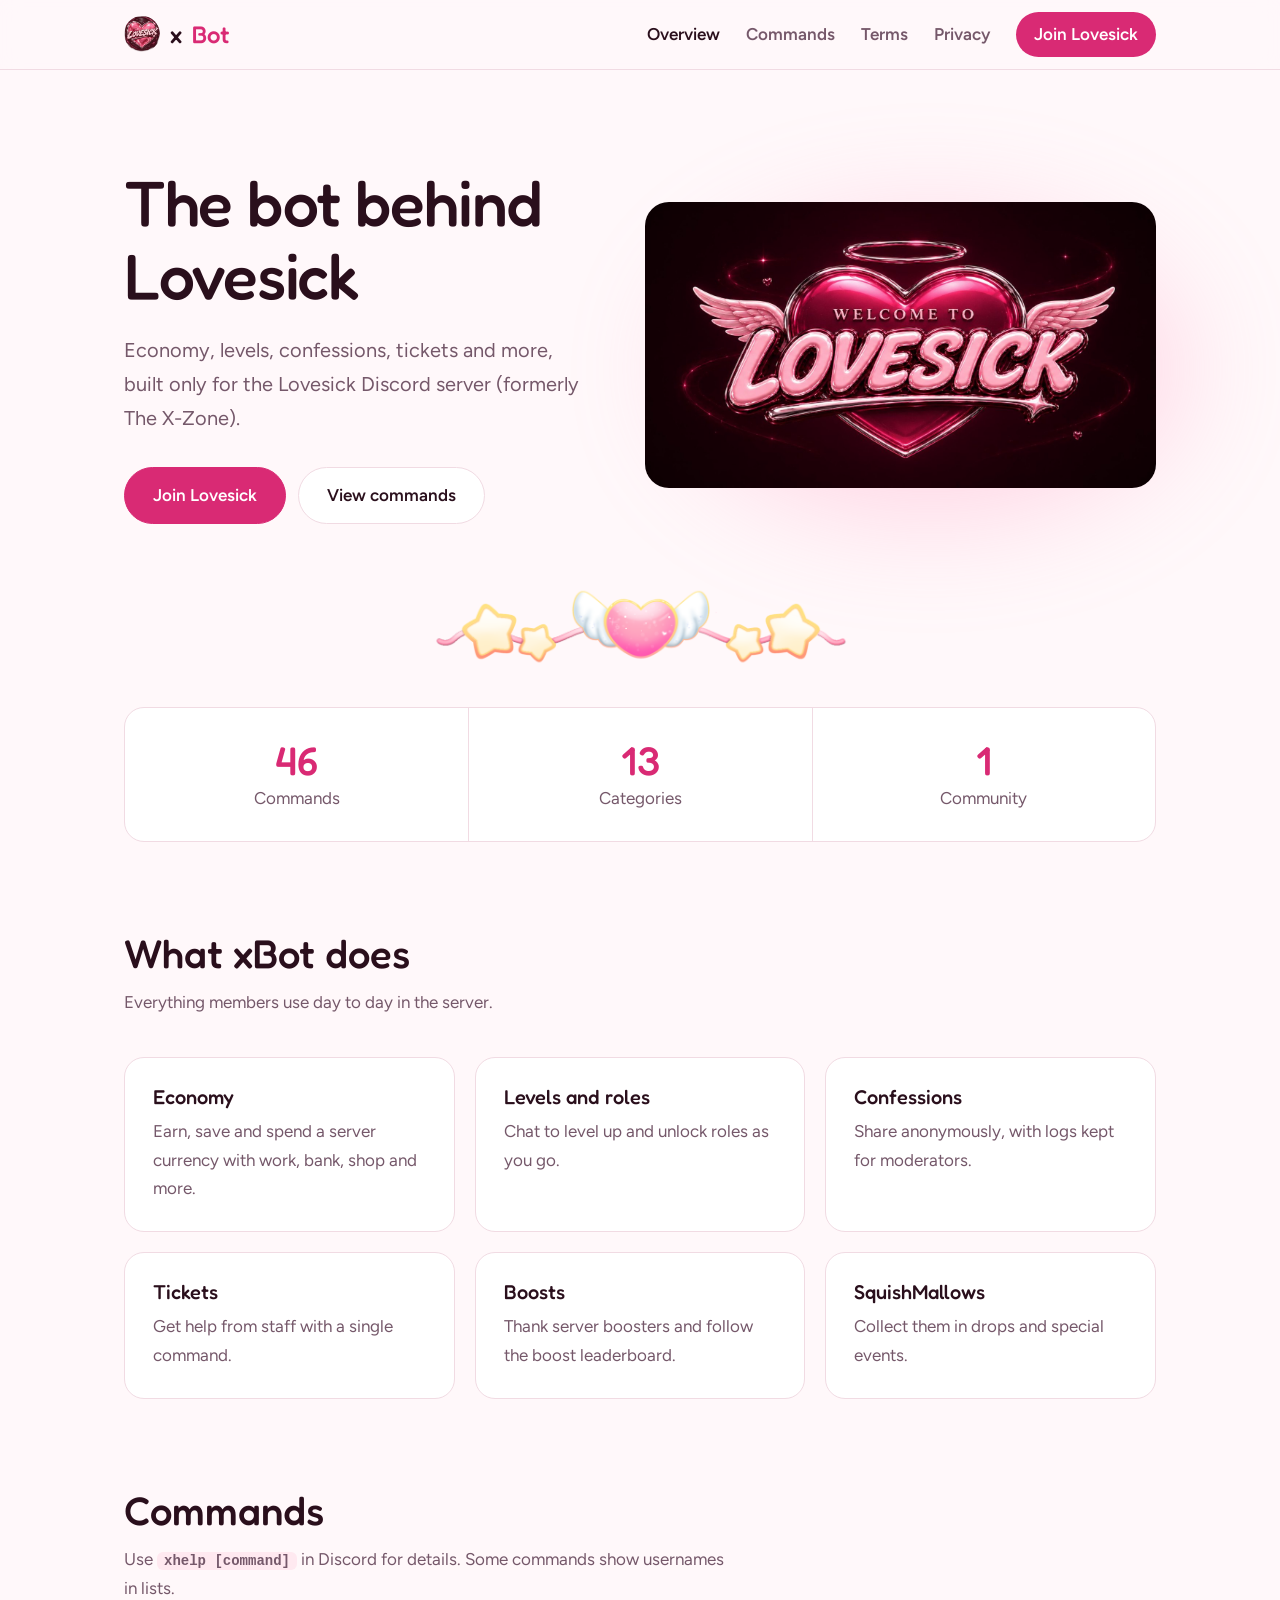
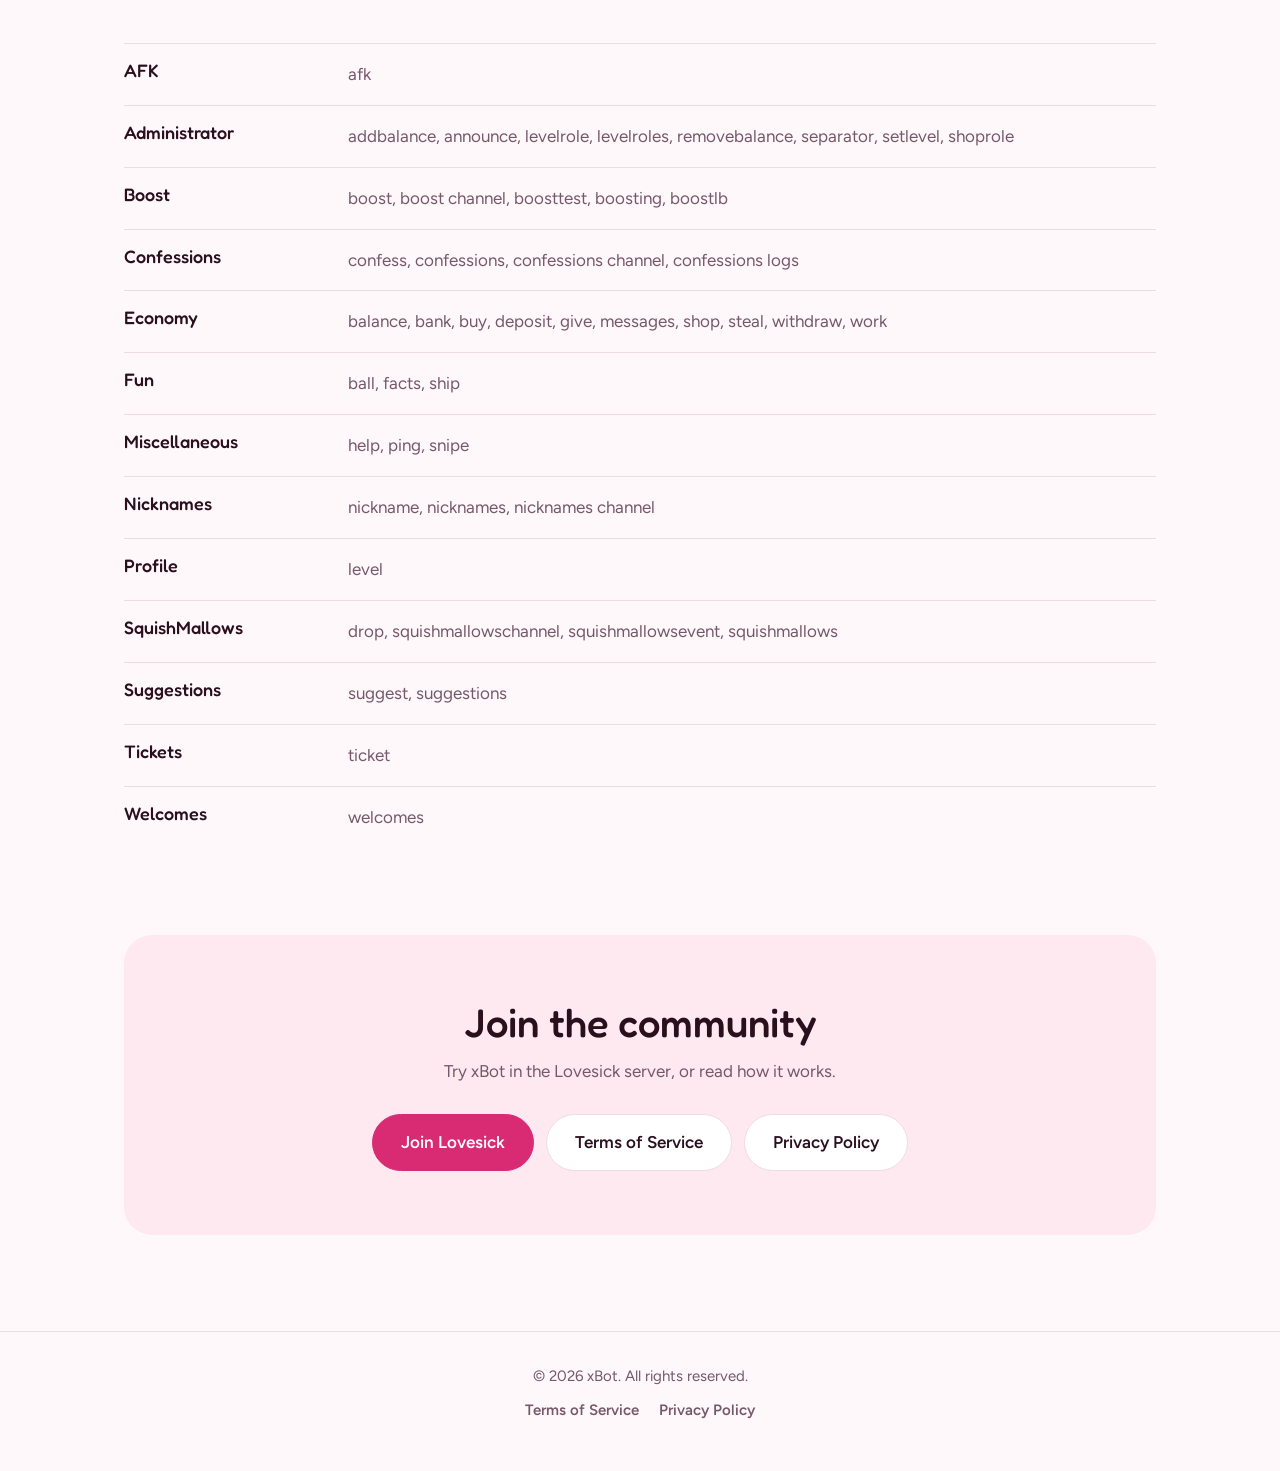
==== index.html @ 18b45764 "Add files via upload" ====
<!DOCTYPE html>
<html lang="en-AU">
<head>
<meta charset="utf-8">
<meta name="viewport" content="width=device-width, initial-scale=1">
<title>xBot – The custom bot for Lovesick</title>
<meta name="description" content="xBot is the custom Discord bot built only for the Lovesick server (formerly The X-Zone).">
<link rel="icon" href="assets/logo.png">
<link rel="preconnect" href="https://fonts.googleapis.com"><link rel="preconnect" href="https://fonts.gstatic.com" crossorigin>
<link rel="stylesheet" href="https://fonts.googleapis.com/css2?family=Fredoka:wght@500&family=Figtree:wght@400;600&display=swap">
<link rel="stylesheet" href="css/style.css">
</head>
<body>
<header><div class="wrap">
<a class="logo" href="index.html"><img src="assets/logo.png" alt="">x<span>Bot</span></a>
<nav aria-label="Main"><a href="index.html" aria-current="page">Overview</a><a href="index.html#commands">Commands</a><a href="terms.html">Terms</a><a href="privacy.html">Privacy</a><a class="join" href="https://discord.gg/lvsick" rel="noopener">Join Lovesick</a></nav>
</div></header>
<main>
<div class="wrap">
<div class="hero">
<div>
<h1>The bot behind Lovesick</h1>
<p>Economy, levels, confessions, tickets and more, built only for the Lovesick Discord server (formerly The X-Zone).</p>
<div class="btns"><a class="btn p" href="https://discord.gg/lvsick" rel="noopener">Join Lovesick</a><a class="btn" href="#commands">View commands</a></div>
</div>
<div class="shot"><img src="assets/banner.jpg" alt="Welcome to Lovesick" width="1400" height="785"></div>
</div>
<img class="sep" src="assets/divider.png" alt="" role="presentation">
<div class="stats"><div><b>46</b><span>Commands</span></div><div><b>13</b><span>Categories</span></div><div><b>1</b><span>Community</span></div></div>
</div>
<section><div class="wrap"><h2>What xBot does</h2><p class="sub">Everything members use day to day in the server.</p><div class="cards"><div class="card"><h3>Economy</h3><p>Earn, save and spend a server currency with work, bank, shop and more.</p></div><div class="card"><h3>Levels and roles</h3><p>Chat to level up and unlock roles as you go.</p></div><div class="card"><h3>Confessions</h3><p>Share anonymously, with logs kept for moderators.</p></div><div class="card"><h3>Tickets</h3><p>Get help from staff with a single command.</p></div><div class="card"><h3>Boosts</h3><p>Thank server boosters and follow the boost leaderboard.</p></div><div class="card"><h3>SquishMallows</h3><p>Collect them in drops and special events.</p></div></div></div></section>
<section id="commands"><div class="wrap"><h2>Commands</h2><p class="sub">Use <code>xhelp [command]</code> in Discord for details. Some commands show usernames in lists.</p><div class="row"><h3>AFK</h3><p>afk</p></div><div class="row"><h3>Administrator</h3><p>addbalance, announce, levelrole, levelroles, removebalance, separator, setlevel, shoprole</p></div><div class="row"><h3>Boost</h3><p>boost, boost channel, boosttest, boosting, boostlb</p></div><div class="row"><h3>Confessions</h3><p>confess, confessions, confessions channel, confessions logs</p></div><div class="row"><h3>Economy</h3><p>balance, bank, buy, deposit, give, messages, shop, steal, withdraw, work</p></div><div class="row"><h3>Fun</h3><p>ball, facts, ship</p></div><div class="row"><h3>Miscellaneous</h3><p>help, ping, snipe</p></div><div class="row"><h3>Nicknames</h3><p>nickname, nicknames, nicknames channel</p></div><div class="row"><h3>Profile</h3><p>level</p></div><div class="row"><h3>SquishMallows</h3><p>drop, squishmallowschannel, squishmallowsevent, squishmallows</p></div><div class="row"><h3>Suggestions</h3><p>suggest, suggestions</p></div><div class="row"><h3>Tickets</h3><p>ticket</p></div><div class="row"><h3>Welcomes</h3><p>welcomes</p></div></div></section>
<div class="wrap"><div class="cta"><h2>Join the community</h2><p class="sub">Try xBot in the Lovesick server, or read how it works.</p><div class="btns"><a class="btn p" href="https://discord.gg/lvsick" rel="noopener">Join Lovesick</a><a class="btn" href="terms.html">Terms of Service</a><a class="btn" href="privacy.html">Privacy Policy</a></div></div></div>
</main>
<footer><div class="wrap"><p>© 2026 xBot. All rights reserved.</p><nav aria-label="Legal"><a href="terms.html">Terms of Service</a><a href="privacy.html">Privacy Policy</a></nav></div></footer>
</body>
</html>
---- css/style.css ----
*{box-sizing:border-box}
:root{--bg:#fff8fa;--surface:#fff;--ink:#2a0f1c;--mute:#75586a;--line:#f1dbe3;--accent:#d92a74;--accent-ink:#fff;--soft:#ffe9f0;--glow:#ff8fb8}
@media (prefers-color-scheme:dark){:root{--bg:#150a10;--surface:#1f1119;--ink:#fbeef3;--mute:#b79aa9;--line:#35202b;--accent:#ff6fa3;--accent-ink:#2a0a17;--soft:#2a1521;--glow:#ff3d8a}}
html{scroll-behavior:smooth;scroll-padding-top:96px}
body{margin:0;background:var(--bg);color:var(--ink);font:400 17px/1.7 Figtree,system-ui,sans-serif}
h1,h2,h3{font-family:Fredoka,"Trebuchet MS",sans-serif;font-weight:500;line-height:1.15;margin:0}
a{color:var(--accent)}
:focus-visible{outline:3px solid var(--accent);outline-offset:3px}
.wrap{max-width:1080px;margin:auto;padding:0 24px}
header{position:sticky;top:0;z-index:5;background:color-mix(in srgb,var(--bg) 88%,transparent);backdrop-filter:blur(10px);border-bottom:1px solid var(--line)}
header .wrap{display:flex;align-items:center;gap:28px;padding-top:12px;padding-bottom:12px}
.logo{display:flex;align-items:center;gap:10px;font:500 24px Fredoka,sans-serif;color:var(--ink);text-decoration:none;margin-right:auto}
.logo img{width:36px;height:36px;border-radius:50%}
.logo span{color:var(--accent)}
header nav,footer nav{display:flex;gap:26px;align-items:center}
header nav a,footer nav a{color:var(--mute);text-decoration:none;font-weight:600}
header nav a:hover,header nav a[aria-current],footer nav a:hover{color:var(--ink)}
header nav a.join,.btn.p{background:var(--accent);color:var(--accent-ink)}
header nav a.join{padding:8px 18px;border-radius:999px}
.btns{display:flex;gap:12px;flex-wrap:wrap}
.btn{display:inline-block;padding:13px 28px;border-radius:999px;font-weight:600;text-decoration:none;border:1px solid var(--line);color:var(--ink);background:var(--surface)}
.btn.p{border-color:var(--accent)}
.hero{display:grid;grid-template-columns:1fr 1.1fr;gap:56px;align-items:center;padding:96px 0 64px}
.hero h1{font-size:clamp(40px,6vw,64px);letter-spacing:-.02em}
.hero p{font-size:20px;color:var(--mute);max-width:40ch;margin:20px 0 32px}
.shot{position:relative}
.shot::before{content:"";position:absolute;inset:8% -4% -8% 8%;background:var(--glow);opacity:.35;filter:blur(60px);border-radius:50%}
.shot img{position:relative;width:100%;height:auto;display:block;border-radius:24px}
.sep{display:block;margin:0 auto;width:min(420px,70%);height:auto}
.stats{display:grid;grid-template-columns:repeat(3,1fr);margin:40px 0 0;border:1px solid var(--line);border-radius:20px;background:var(--surface);text-align:center}
.stats div{padding:28px 12px}.stats div+div{border-left:1px solid var(--line)}
.stats b{display:block;font:500 40px Fredoka,sans-serif;color:var(--accent)}
.stats span{color:var(--mute)}
section{padding:88px 0 0}
section>.wrap>h2,.cta h2{font-size:clamp(28px,4vw,40px);margin-bottom:12px}
.sub{color:var(--mute);margin:0 0 40px;max-width:56ch}
.cards{display:grid;grid-template-columns:repeat(3,1fr);gap:20px}
.card{padding:28px;border:1px solid var(--line);border-radius:20px;background:var(--surface)}
.card h3{font-size:20px;margin-bottom:8px}.card p{margin:0;color:var(--mute)}
.row{display:grid;grid-template-columns:200px 1fr;gap:24px;padding:16px 0;border-top:1px solid var(--line)}
.row h3{font-size:18px}.row p{margin:0;color:var(--mute)}
.cta{text-align:center;background:var(--soft);border-radius:28px;padding:64px 24px;margin-top:88px}
.cta .sub{margin:0 auto 28px}.cta .btns{justify-content:center}
code{font:600 14px ui-monospace,Menlo,Consolas,monospace;background:var(--soft);padding:1px 7px;border-radius:6px}
.legal{display:grid;grid-template-columns:230px minmax(0,1fr);gap:64px;padding:72px 0 0;align-items:start}
.toc{position:sticky;top:96px}
.toc h2{font-size:15px;color:var(--mute);margin-bottom:12px}
.toc ol{list-style:none;margin:0;padding:0;display:grid;gap:2px}
.toc a{display:block;padding:5px 12px;border-left:2px solid var(--line);color:var(--mute);text-decoration:none;font-size:15px}
.toc a:hover{color:var(--accent);border-color:var(--accent)}
.legal article{max-width:720px}
.legal h1{font-size:clamp(34px,5vw,48px);margin-bottom:8px}
.legal .sub{margin-bottom:40px}
.legal h3{font-size:22px;margin:44px 0 10px}
.legal ul{padding-left:22px}.legal li{margin:6px 0}
.note{border-left:3px solid var(--accent);padding:4px 0 4px 18px;color:var(--mute);margin:0 0 8px}
.scroll{overflow-x:auto;margin:16px 0}
table{border-collapse:collapse;width:100%;min-width:520px;font-size:15.5px}
th,td{text-align:left;vertical-align:top;padding:12px 14px 12px 0;border-bottom:1px solid var(--line)}
th{font-weight:600;color:var(--mute)}
.contact{margin-top:64px;padding:28px;border-radius:20px;background:var(--soft)}
.contact h3{margin:0 0 8px;font-size:20px}.contact p{margin:0;color:var(--mute)}
footer{margin-top:96px;border-top:1px solid var(--line);padding:32px 0 48px;text-align:center;color:var(--mute);font-size:15px}
footer p{margin:0 0 8px}footer nav{justify-content:center;gap:20px}
@media (max-width:860px){.hero{grid-template-columns:1fr;padding-top:48px;gap:40px}.cards{grid-template-columns:1fr}.row{grid-template-columns:1fr;gap:4px}.legal{grid-template-columns:1fr;padding-top:40px}.toc{display:none}header .wrap{flex-wrap:wrap;gap:12px}header nav{gap:16px;flex-wrap:wrap}.stats b{font-size:30px}}
@media (prefers-reduced-motion:reduce){html{scroll-behavior:auto}}
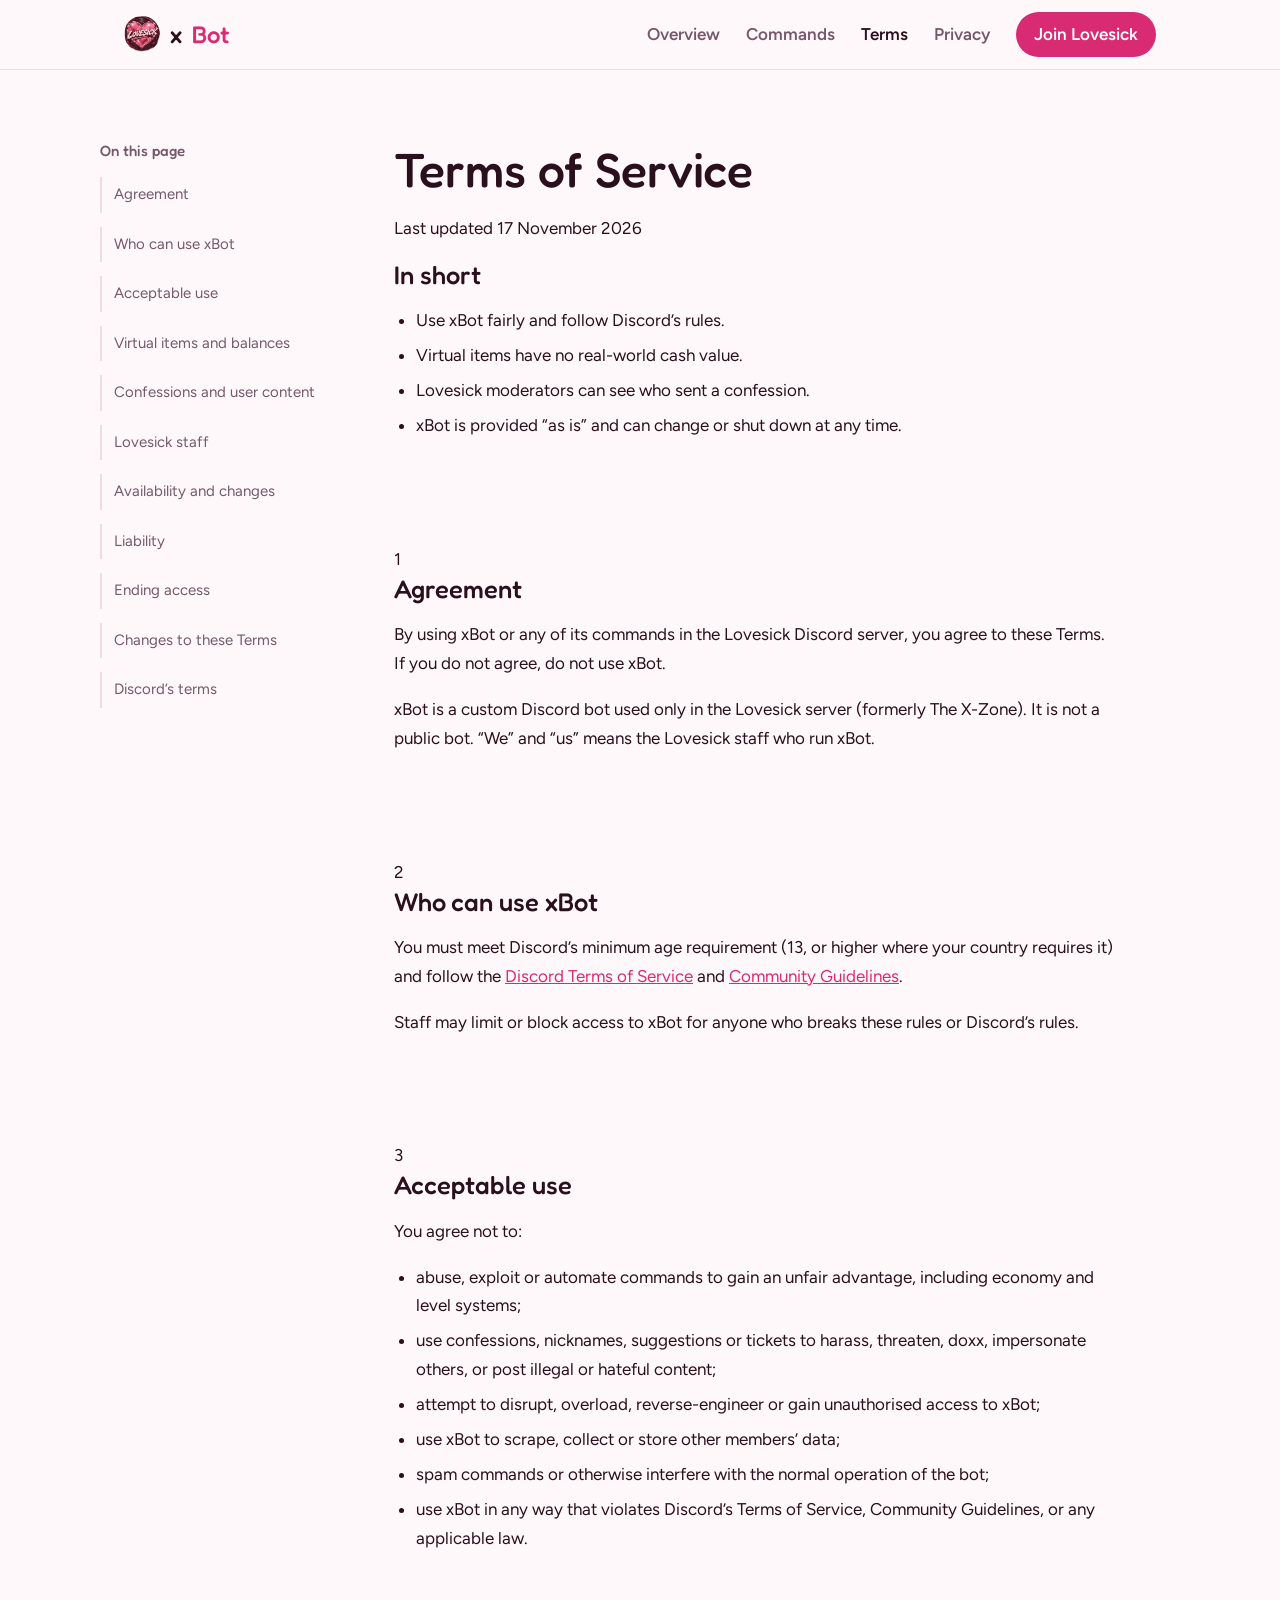
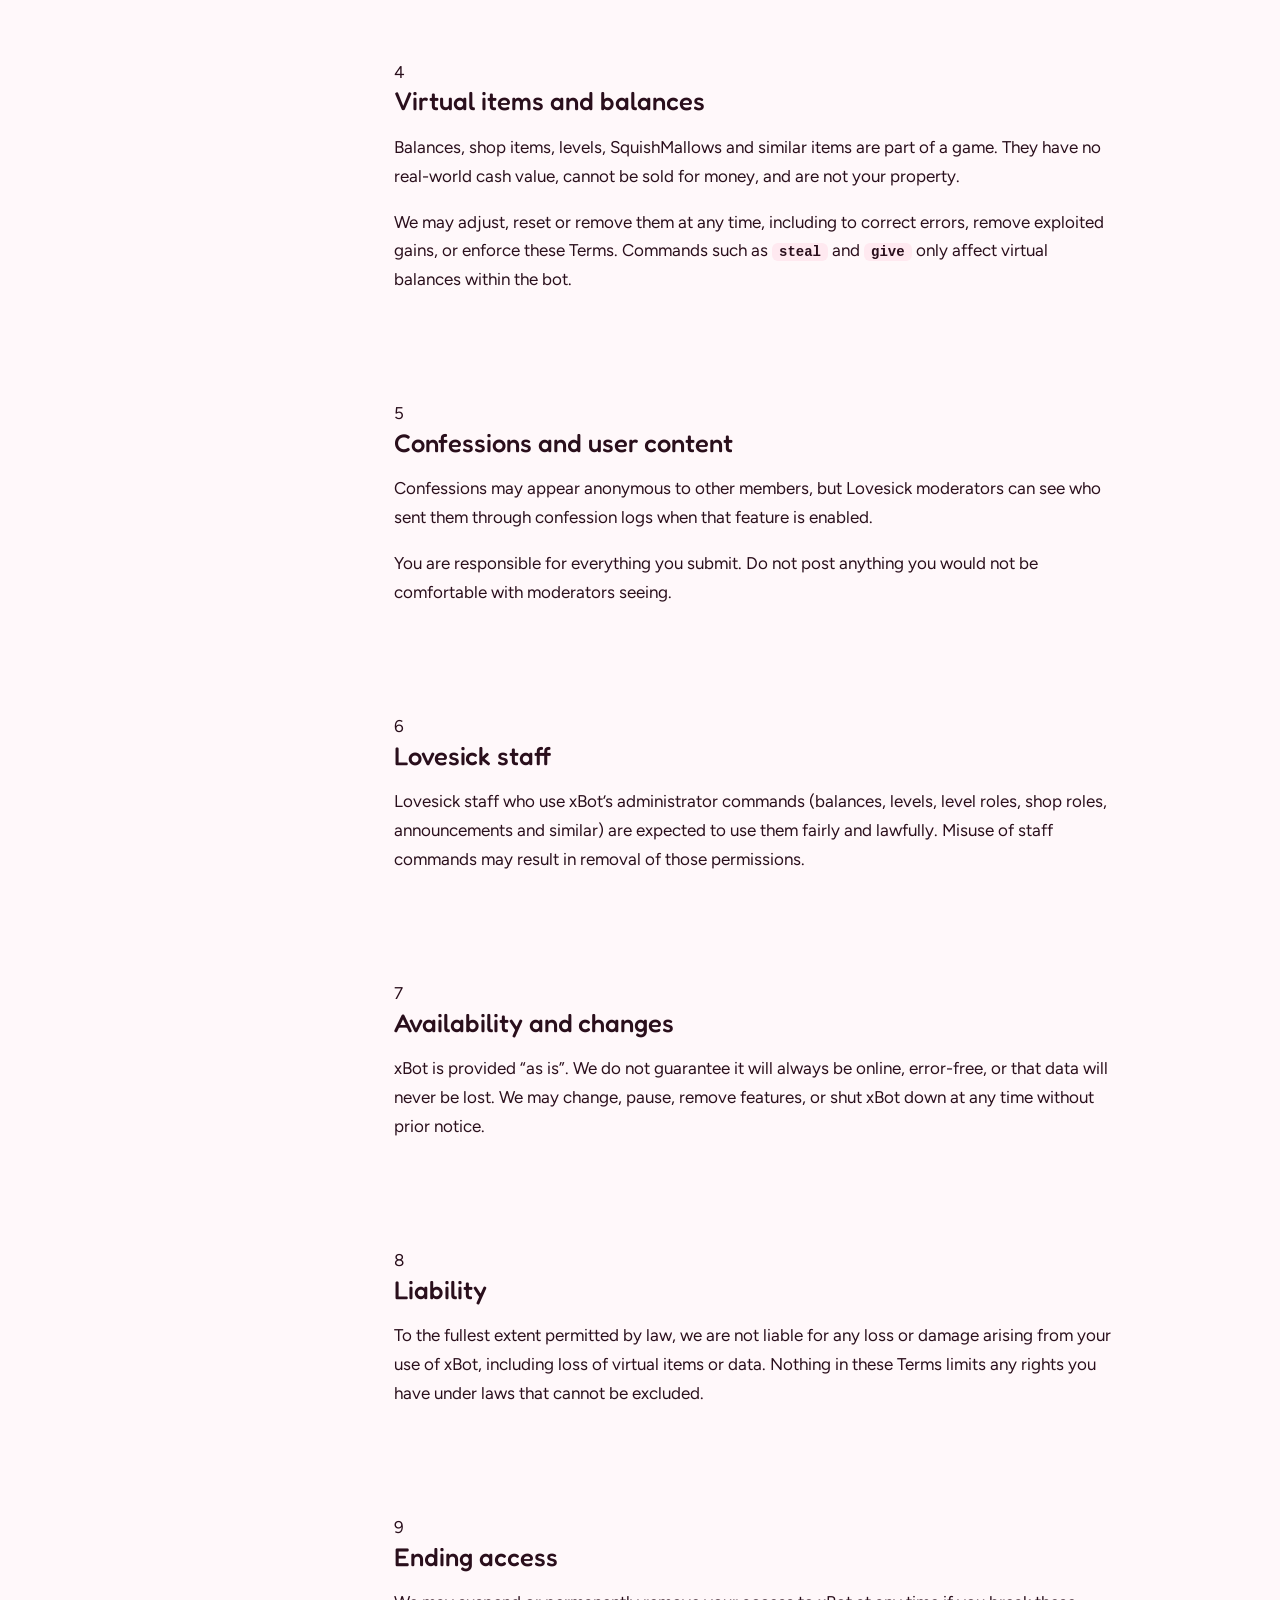
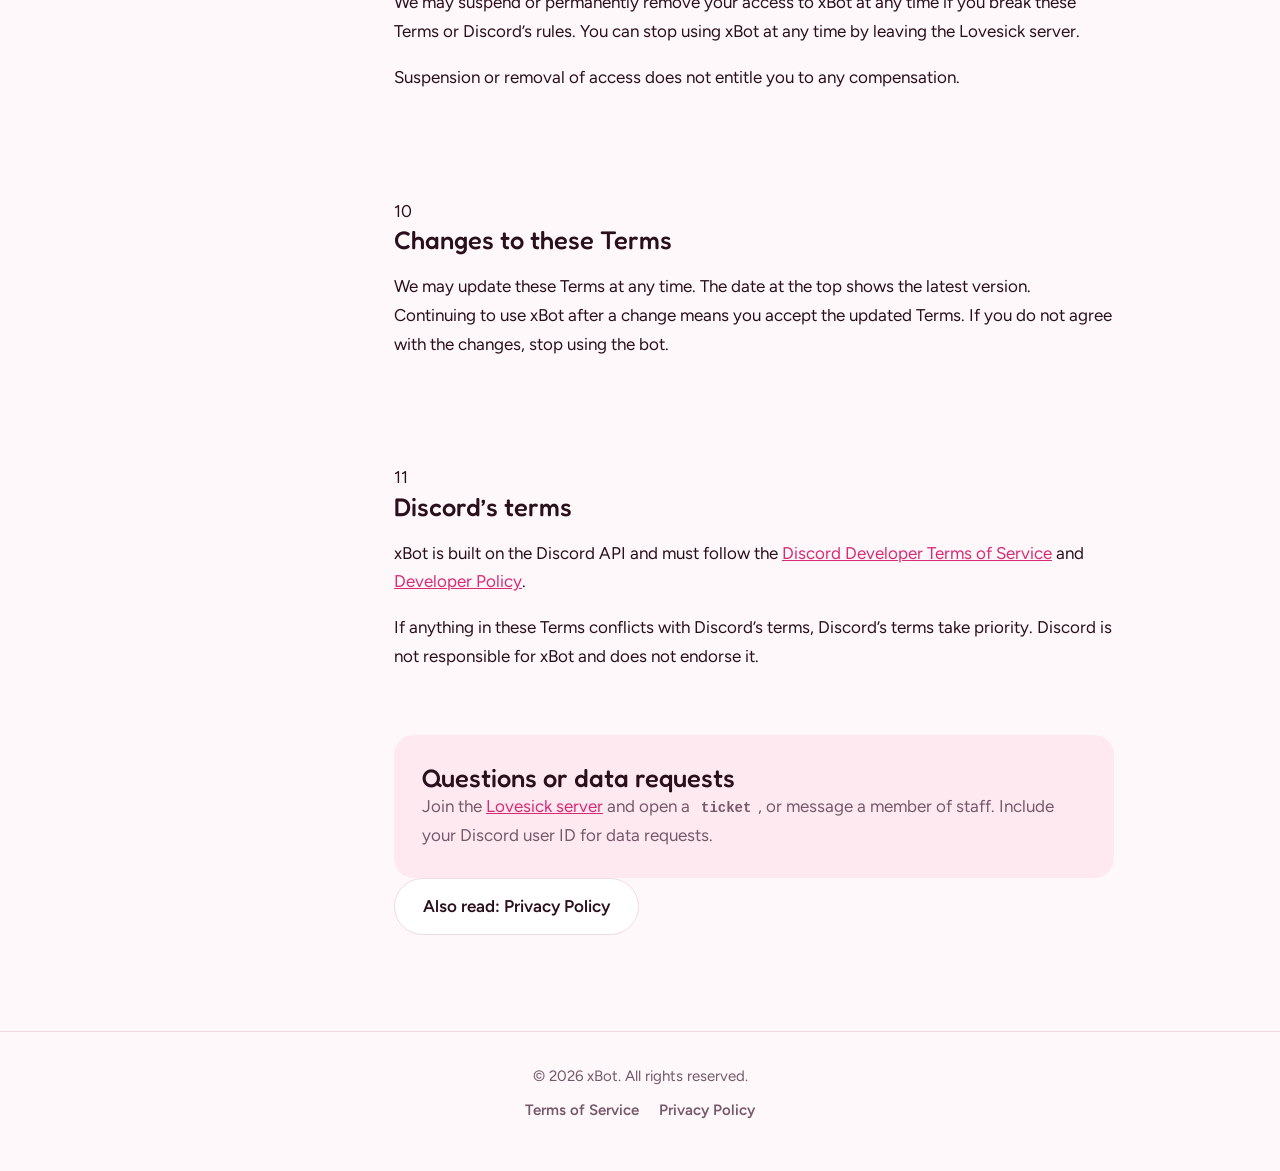
==== commit 54a2ec4b: "Modify title and description for Terms of Service Updated the title and description for the Terms of" ====
--- a/index.html
+++ b/index.html
@@ -3,8 +3,8 @@
 <head>
 <meta charset="utf-8">
 <meta name="viewport" content="width=device-width, initial-scale=1">
-<title>xBot – The custom bot for Lovesick</title>
-<meta name="description" content="xBot is the custom Discord bot built only for the Lovesick server (formerly The X-Zone).">
+<title>xBot – Terms of Service</title>
+<meta name="description" content="xBot Terms of Service for the Lovesick Discord server.">
 <link rel="icon" href="assets/logo.png">
 <link rel="preconnect" href="https://fonts.googleapis.com"><link rel="preconnect" href="https://fonts.gstatic.com" crossorigin>
 <link rel="stylesheet" href="https://fonts.googleapis.com/css2?family=Fredoka:wght@500&family=Figtree:wght@400;600&display=swap">
@@ -13,25 +13,10 @@
 <body>
 <header><div class="wrap">
 <a class="logo" href="index.html"><img src="assets/logo.png" alt="">x<span>Bot</span></a>
-<nav aria-label="Main"><a href="index.html" aria-current="page">Overview</a><a href="index.html#commands">Commands</a><a href="terms.html">Terms</a><a href="privacy.html">Privacy</a><a class="join" href="https://discord.gg/lvsick" rel="noopener">Join Lovesick</a></nav>
+<nav aria-label="Main"><a href="index.html">Overview</a><a href="index.html#commands">Commands</a><a href="terms.html" aria-current="page">Terms</a><a href="privacy.html">Privacy</a><a class="join" href="https://discord.gg/lvsick" rel="noopener">Join Lovesick</a></nav>
 </div></header>
-<main>
-<div class="wrap">
-<div class="hero">
-<div>
-<h1>The bot behind Lovesick</h1>
-<p>Economy, levels, confessions, tickets and more, built only for the Lovesick Discord server (formerly The X-Zone).</p>
-<div class="btns"><a class="btn p" href="https://discord.gg/lvsick" rel="noopener">Join Lovesick</a><a class="btn" href="#commands">View commands</a></div>
-</div>
-<div class="shot"><img src="assets/banner.jpg" alt="Welcome to Lovesick" width="1400" height="785"></div>
-</div>
-<img class="sep" src="assets/divider.png" alt="" role="presentation">
-<div class="stats"><div><b>46</b><span>Commands</span></div><div><b>13</b><span>Categories</span></div><div><b>1</b><span>Community</span></div></div>
-</div>
-<section><div class="wrap"><h2>What xBot does</h2><p class="sub">Everything members use day to day in the server.</p><div class="cards"><div class="card"><h3>Economy</h3><p>Earn, save and spend a server currency with work, bank, shop and more.</p></div><div class="card"><h3>Levels and roles</h3><p>Chat to level up and unlock roles as you go.</p></div><div class="card"><h3>Confessions</h3><p>Share anonymously, with logs kept for moderators.</p></div><div class="card"><h3>Tickets</h3><p>Get help from staff with a single command.</p></div><div class="card"><h3>Boosts</h3><p>Thank server boosters and follow the boost leaderboard.</p></div><div class="card"><h3>SquishMallows</h3><p>Collect them in drops and special events.</p></div></div></div></section>
-<section id="commands"><div class="wrap"><h2>Commands</h2><p class="sub">Use <code>xhelp [command]</code> in Discord for details. Some commands show usernames in lists.</p><div class="row"><h3>AFK</h3><p>afk</p></div><div class="row"><h3>Administrator</h3><p>addbalance, announce, levelrole, levelroles, removebalance, separator, setlevel, shoprole</p></div><div class="row"><h3>Boost</h3><p>boost, boost channel, boosttest, boosting, boostlb</p></div><div class="row"><h3>Confessions</h3><p>confess, confessions, confessions channel, confessions logs</p></div><div class="row"><h3>Economy</h3><p>balance, bank, buy, deposit, give, messages, shop, steal, withdraw, work</p></div><div class="row"><h3>Fun</h3><p>ball, facts, ship</p></div><div class="row"><h3>Miscellaneous</h3><p>help, ping, snipe</p></div><div class="row"><h3>Nicknames</h3><p>nickname, nicknames, nicknames channel</p></div><div class="row"><h3>Profile</h3><p>level</p></div><div class="row"><h3>SquishMallows</h3><p>drop, squishmallowschannel, squishmallowsevent, squishmallows</p></div><div class="row"><h3>Suggestions</h3><p>suggest, suggestions</p></div><div class="row"><h3>Tickets</h3><p>ticket</p></div><div class="row"><h3>Welcomes</h3><p>welcomes</p></div></div></section>
-<div class="wrap"><div class="cta"><h2>Join the community</h2><p class="sub">Try xBot in the Lovesick server, or read how it works.</p><div class="btns"><a class="btn p" href="https://discord.gg/lvsick" rel="noopener">Join Lovesick</a><a class="btn" href="terms.html">Terms of Service</a><a class="btn" href="privacy.html">Privacy Policy</a></div></div></div>
-</main>
+<main><div class="wrap legal"><nav class="toc" aria-label="On this page"><h2>On this page</h2><ol><li><a href="#s1">Agreement</a></li><li><a href="#s2">Who can use xBot</a></li><li><a href="#s3">Acceptable use</a></li><li><a href="#s4">Virtual items and balances</a></li><li><a href="#s5">Confessions and user content</a></li><li><a href="#s6">Lovesick staff</a></li><li><a href="#s7">Availability and changes</a></li><li><a href="#s8">Liability</a></li><li><a href="#s9">Ending access</a></li><li><a href="#s10">Changes to these Terms</a></li><li><a href="#s11">Discord’s terms</a></li></ol></nav><article><div class="doc-head"><h1>Terms of Service</h1><p class="meta">Last updated 17 November 2026</p><div class="glance"><h2>In short</h2><ul><li>Use xBot fairly and follow Discord’s rules.</li><li>Virtual items have no real-world cash value.</li><li>Lovesick moderators can see who sent a confession.</li><li>xBot is provided “as is” and can change or shut down at any time.</li></ul></div></div><section class="sec" id="s1"><div class="num">1</div><div><h2>Agreement</h2><p>By using xBot or any of its commands in the Lovesick Discord server, you agree to these Terms. If you do not agree, do not use xBot.</p><p>xBot is a custom Discord bot used only in the Lovesick server (formerly The X-Zone). It is not a public bot. “We” and “us” means the Lovesick staff who run xBot.</p></div></section><section class="sec" id="s2"><div class="num">2</div><div><h2>Who can use xBot</h2><p>You must meet Discord’s minimum age requirement (13, or higher where your country requires it) and follow the <a href="https://discord.com/terms" rel="noopener">Discord Terms of Service</a> and <a href="https://discord.com/guidelines" rel="noopener">Community Guidelines</a>.</p><p>Staff may limit or block access to xBot for anyone who breaks these rules or Discord’s rules.</p></div></section><section class="sec" id="s3"><div class="num">3</div><div><h2>Acceptable use</h2><p>You agree not to:</p><ul><li>abuse, exploit or automate commands to gain an unfair advantage, including economy and level systems;</li><li>use confessions, nicknames, suggestions or tickets to harass, threaten, doxx, impersonate others, or post illegal or hateful content;</li><li>attempt to disrupt, overload, reverse-engineer or gain unauthorised access to xBot;</li><li>use xBot to scrape, collect or store other members’ data;</li><li>spam commands or otherwise interfere with the normal operation of the bot;</li><li>use xBot in any way that violates Discord’s Terms of Service, Community Guidelines, or any applicable law.</li></ul></div></section><section class="sec" id="s4"><div class="num">4</div><div><h2>Virtual items and balances</h2><p>Balances, shop items, levels, SquishMallows and similar items are part of a game. They have no real-world cash value, cannot be sold for money, and are not your property.</p><p>We may adjust, reset or remove them at any time, including to correct errors, remove exploited gains, or enforce these Terms. Commands such as <code>steal</code> and <code>give</code> only affect virtual balances within the bot.</p></div></section><section class="sec" id="s5"><div class="num">5</div><div><h2>Confessions and user content</h2><p>Confessions may appear anonymous to other members, but Lovesick moderators can see who sent them through confession logs when that feature is enabled.</p><p>You are responsible for everything you submit. Do not post anything you would not be comfortable with moderators seeing.</p></div></section><section class="sec" id="s6"><div class="num">6</div><div><h2>Lovesick staff</h2><p>Lovesick staff who use xBot’s administrator commands (balances, levels, level roles, shop roles, announcements and similar) are expected to use them fairly and lawfully. Misuse of staff commands may result in removal of those permissions.</p></div></section><section class="sec" id="s7"><div class="num">7</div><div><h2>Availability and changes</h2><p>xBot is provided “as is”. We do not guarantee it will always be online, error-free, or that data will never be lost. We may change, pause, remove features, or shut xBot down at any time without prior notice.</p></div></section><section class="sec" id="s8"><div class="num">8</div><div><h2>Liability</h2><p>To the fullest extent permitted by law, we are not liable for any loss or damage arising from your use of xBot, including loss of virtual items or data. Nothing in these Terms limits any rights you have under laws that cannot be excluded.</p></div></section><section class="sec" id="s9"><div class="num">9</div><div><h2>Ending access</h2><p>We may suspend or permanently remove your access to xBot at any time if you break these Terms or Discord’s rules. You can stop using xBot at any time by leaving the Lovesick server.</p><p>Suspension or removal of access does not entitle you to any compensation.</p></div></section><section class="sec" id="s10"><div class="num">10</div><div><h2>Changes to these Terms</h2><p>We may update these Terms at any time. The date at the top shows the latest version. Continuing to use xBot after a change means you accept the updated Terms. If you do not agree with the changes, stop using the bot.</p></div></section><section class="sec" id="s11"><div class="num">11</div><div><h2>Discord’s terms</h2><p>xBot is built on the Discord API and must follow the <a href="https://discord.com/developers/docs/policies-and-agreements/developer-terms-of-service" rel="noopener">Discord Developer Terms of Service</a> and <a href="https://discord.com/developers/docs/policies-and-agreements/developer-policy" rel="noopener">Developer Policy</a>.</p><p>If anything in these Terms conflicts with Discord’s terms, Discord’s terms take priority. Discord is not responsible for xBot and does not endorse it.</p></div></section><aside class="contact"><h2>Questions or data requests</h2><p>Join the <a href="https://discord.gg/lvsick" rel="noopener">Lovesick server</a> and open a <code>ticket</code>, or message a member of staff. Include your Discord user ID for data requests.</p></aside><div class="docnav"><a class="btn" href="privacy.html">Also read: Privacy Policy</a></div></article></div></main>
 <footer><div class="wrap"><p>© 2026 xBot. All rights reserved.</p><nav aria-label="Legal"><a href="terms.html">Terms of Service</a><a href="privacy.html">Privacy Policy</a></nav></div></footer>
+<script src="js/legal.js" defer></script>
 </body>
 </html>
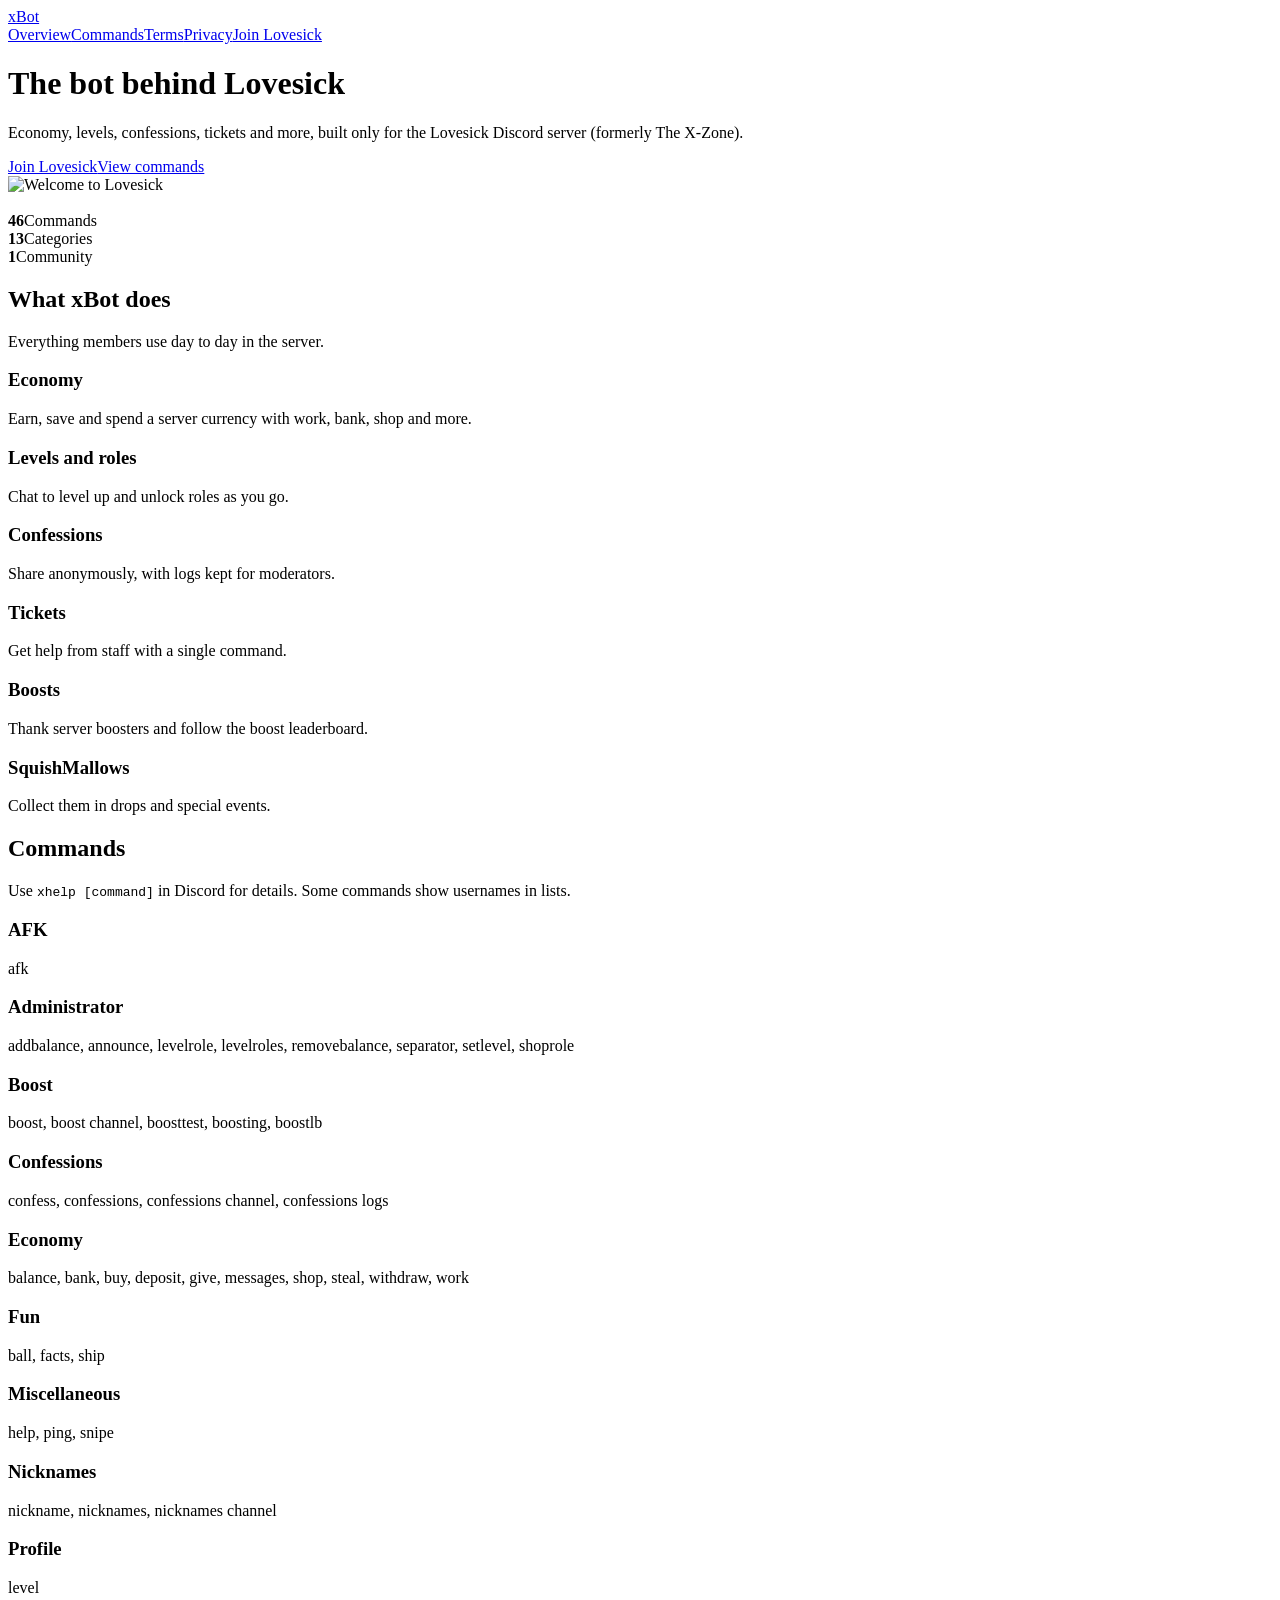
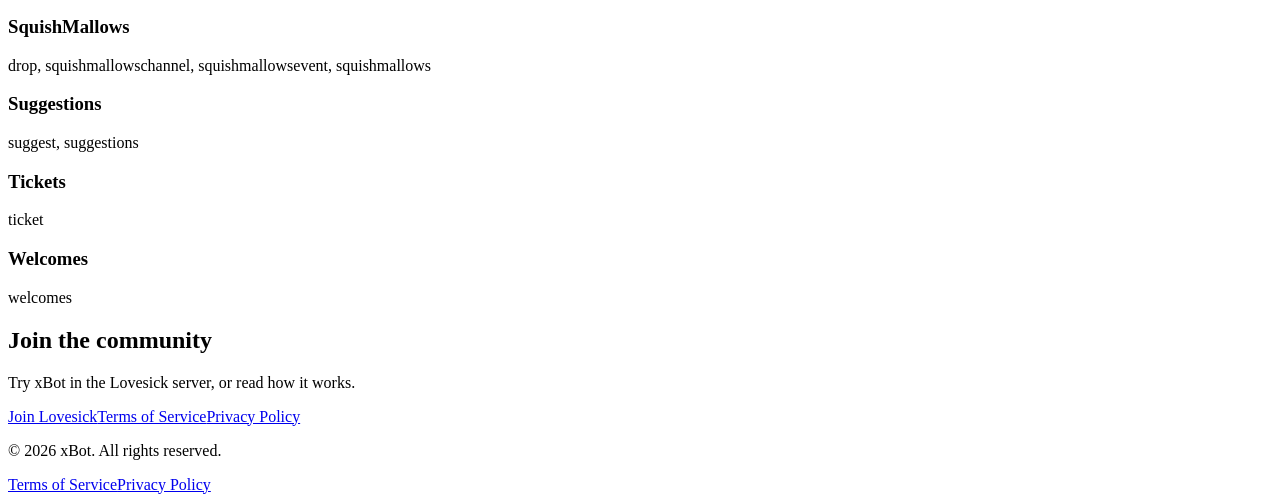
==== commit bd6b59d4: "Add files via upload" ====
--- a/index.html
+++ b/index.html
@@ -3,8 +3,8 @@
 <head>
 <meta charset="utf-8">
 <meta name="viewport" content="width=device-width, initial-scale=1">
-<title>xBot – Terms of Service</title>
-<meta name="description" content="xBot Terms of Service for the Lovesick Discord server.">
+<title>xBot – The custom bot for Lovesick</title>
+<meta name="description" content="xBot is the custom Discord bot built only for the Lovesick server (formerly The X-Zone).">
 <link rel="icon" href="assets/logo.png">
 <link rel="preconnect" href="https://fonts.googleapis.com"><link rel="preconnect" href="https://fonts.gstatic.com" crossorigin>
 <link rel="stylesheet" href="https://fonts.googleapis.com/css2?family=Fredoka:wght@500&family=Figtree:wght@400;600&display=swap">
@@ -13,10 +13,25 @@
 <body>
 <header><div class="wrap">
 <a class="logo" href="index.html"><img src="assets/logo.png" alt="">x<span>Bot</span></a>
-<nav aria-label="Main"><a href="index.html">Overview</a><a href="index.html#commands">Commands</a><a href="terms.html" aria-current="page">Terms</a><a href="privacy.html">Privacy</a><a class="join" href="https://discord.gg/lvsick" rel="noopener">Join Lovesick</a></nav>
+<nav aria-label="Main"><a href="index.html" aria-current="page">Overview</a><a href="index.html#commands">Commands</a><a href="terms.html">Terms</a><a href="privacy.html">Privacy</a><a class="join" href="https://discord.gg/lvsick" rel="noopener">Join Lovesick</a></nav>
 </div></header>
-<main><div class="wrap legal"><nav class="toc" aria-label="On this page"><h2>On this page</h2><ol><li><a href="#s1">Agreement</a></li><li><a href="#s2">Who can use xBot</a></li><li><a href="#s3">Acceptable use</a></li><li><a href="#s4">Virtual items and balances</a></li><li><a href="#s5">Confessions and user content</a></li><li><a href="#s6">Lovesick staff</a></li><li><a href="#s7">Availability and changes</a></li><li><a href="#s8">Liability</a></li><li><a href="#s9">Ending access</a></li><li><a href="#s10">Changes to these Terms</a></li><li><a href="#s11">Discord’s terms</a></li></ol></nav><article><div class="doc-head"><h1>Terms of Service</h1><p class="meta">Last updated 17 November 2026</p><div class="glance"><h2>In short</h2><ul><li>Use xBot fairly and follow Discord’s rules.</li><li>Virtual items have no real-world cash value.</li><li>Lovesick moderators can see who sent a confession.</li><li>xBot is provided “as is” and can change or shut down at any time.</li></ul></div></div><section class="sec" id="s1"><div class="num">1</div><div><h2>Agreement</h2><p>By using xBot or any of its commands in the Lovesick Discord server, you agree to these Terms. If you do not agree, do not use xBot.</p><p>xBot is a custom Discord bot used only in the Lovesick server (formerly The X-Zone). It is not a public bot. “We” and “us” means the Lovesick staff who run xBot.</p></div></section><section class="sec" id="s2"><div class="num">2</div><div><h2>Who can use xBot</h2><p>You must meet Discord’s minimum age requirement (13, or higher where your country requires it) and follow the <a href="https://discord.com/terms" rel="noopener">Discord Terms of Service</a> and <a href="https://discord.com/guidelines" rel="noopener">Community Guidelines</a>.</p><p>Staff may limit or block access to xBot for anyone who breaks these rules or Discord’s rules.</p></div></section><section class="sec" id="s3"><div class="num">3</div><div><h2>Acceptable use</h2><p>You agree not to:</p><ul><li>abuse, exploit or automate commands to gain an unfair advantage, including economy and level systems;</li><li>use confessions, nicknames, suggestions or tickets to harass, threaten, doxx, impersonate others, or post illegal or hateful content;</li><li>attempt to disrupt, overload, reverse-engineer or gain unauthorised access to xBot;</li><li>use xBot to scrape, collect or store other members’ data;</li><li>spam commands or otherwise interfere with the normal operation of the bot;</li><li>use xBot in any way that violates Discord’s Terms of Service, Community Guidelines, or any applicable law.</li></ul></div></section><section class="sec" id="s4"><div class="num">4</div><div><h2>Virtual items and balances</h2><p>Balances, shop items, levels, SquishMallows and similar items are part of a game. They have no real-world cash value, cannot be sold for money, and are not your property.</p><p>We may adjust, reset or remove them at any time, including to correct errors, remove exploited gains, or enforce these Terms. Commands such as <code>steal</code> and <code>give</code> only affect virtual balances within the bot.</p></div></section><section class="sec" id="s5"><div class="num">5</div><div><h2>Confessions and user content</h2><p>Confessions may appear anonymous to other members, but Lovesick moderators can see who sent them through confession logs when that feature is enabled.</p><p>You are responsible for everything you submit. Do not post anything you would not be comfortable with moderators seeing.</p></div></section><section class="sec" id="s6"><div class="num">6</div><div><h2>Lovesick staff</h2><p>Lovesick staff who use xBot’s administrator commands (balances, levels, level roles, shop roles, announcements and similar) are expected to use them fairly and lawfully. Misuse of staff commands may result in removal of those permissions.</p></div></section><section class="sec" id="s7"><div class="num">7</div><div><h2>Availability and changes</h2><p>xBot is provided “as is”. We do not guarantee it will always be online, error-free, or that data will never be lost. We may change, pause, remove features, or shut xBot down at any time without prior notice.</p></div></section><section class="sec" id="s8"><div class="num">8</div><div><h2>Liability</h2><p>To the fullest extent permitted by law, we are not liable for any loss or damage arising from your use of xBot, including loss of virtual items or data. Nothing in these Terms limits any rights you have under laws that cannot be excluded.</p></div></section><section class="sec" id="s9"><div class="num">9</div><div><h2>Ending access</h2><p>We may suspend or permanently remove your access to xBot at any time if you break these Terms or Discord’s rules. You can stop using xBot at any time by leaving the Lovesick server.</p><p>Suspension or removal of access does not entitle you to any compensation.</p></div></section><section class="sec" id="s10"><div class="num">10</div><div><h2>Changes to these Terms</h2><p>We may update these Terms at any time. The date at the top shows the latest version. Continuing to use xBot after a change means you accept the updated Terms. If you do not agree with the changes, stop using the bot.</p></div></section><section class="sec" id="s11"><div class="num">11</div><div><h2>Discord’s terms</h2><p>xBot is built on the Discord API and must follow the <a href="https://discord.com/developers/docs/policies-and-agreements/developer-terms-of-service" rel="noopener">Discord Developer Terms of Service</a> and <a href="https://discord.com/developers/docs/policies-and-agreements/developer-policy" rel="noopener">Developer Policy</a>.</p><p>If anything in these Terms conflicts with Discord’s terms, Discord’s terms take priority. Discord is not responsible for xBot and does not endorse it.</p></div></section><aside class="contact"><h2>Questions or data requests</h2><p>Join the <a href="https://discord.gg/lvsick" rel="noopener">Lovesick server</a> and open a <code>ticket</code>, or message a member of staff. Include your Discord user ID for data requests.</p></aside><div class="docnav"><a class="btn" href="privacy.html">Also read: Privacy Policy</a></div></article></div></main>
+<main>
+<div class="wrap">
+<div class="hero">
+<div>
+<h1>The bot behind Lovesick</h1>
+<p>Economy, levels, confessions, tickets and more, built only for the Lovesick Discord server (formerly The X-Zone).</p>
+<div class="btns"><a class="btn p" href="https://discord.gg/lvsick" rel="noopener">Join Lovesick</a><a class="btn" href="#commands">View commands</a></div>
+</div>
+<div class="shot"><img src="assets/banner.jpg" alt="Welcome to Lovesick" width="1400" height="785"></div>
+</div>
+<img class="sep" src="assets/divider.png" alt="" role="presentation">
+<div class="stats"><div><b>46</b><span>Commands</span></div><div><b>13</b><span>Categories</span></div><div><b>1</b><span>Community</span></div></div>
+</div>
+<section><div class="wrap"><h2>What xBot does</h2><p class="sub">Everything members use day to day in the server.</p><div class="cards"><div class="card"><h3>Economy</h3><p>Earn, save and spend a server currency with work, bank, shop and more.</p></div><div class="card"><h3>Levels and roles</h3><p>Chat to level up and unlock roles as you go.</p></div><div class="card"><h3>Confessions</h3><p>Share anonymously, with logs kept for moderators.</p></div><div class="card"><h3>Tickets</h3><p>Get help from staff with a single command.</p></div><div class="card"><h3>Boosts</h3><p>Thank server boosters and follow the boost leaderboard.</p></div><div class="card"><h3>SquishMallows</h3><p>Collect them in drops and special events.</p></div></div></div></section>
+<section id="commands"><div class="wrap"><h2>Commands</h2><p class="sub">Use <code>xhelp [command]</code> in Discord for details. Some commands show usernames in lists.</p><div class="row"><h3>AFK</h3><p>afk</p></div><div class="row"><h3>Administrator</h3><p>addbalance, announce, levelrole, levelroles, removebalance, separator, setlevel, shoprole</p></div><div class="row"><h3>Boost</h3><p>boost, boost channel, boosttest, boosting, boostlb</p></div><div class="row"><h3>Confessions</h3><p>confess, confessions, confessions channel, confessions logs</p></div><div class="row"><h3>Economy</h3><p>balance, bank, buy, deposit, give, messages, shop, steal, withdraw, work</p></div><div class="row"><h3>Fun</h3><p>ball, facts, ship</p></div><div class="row"><h3>Miscellaneous</h3><p>help, ping, snipe</p></div><div class="row"><h3>Nicknames</h3><p>nickname, nicknames, nicknames channel</p></div><div class="row"><h3>Profile</h3><p>level</p></div><div class="row"><h3>SquishMallows</h3><p>drop, squishmallowschannel, squishmallowsevent, squishmallows</p></div><div class="row"><h3>Suggestions</h3><p>suggest, suggestions</p></div><div class="row"><h3>Tickets</h3><p>ticket</p></div><div class="row"><h3>Welcomes</h3><p>welcomes</p></div></div></section>
+<div class="wrap"><div class="cta"><h2>Join the community</h2><p class="sub">Try xBot in the Lovesick server, or read how it works.</p><div class="btns"><a class="btn p" href="https://discord.gg/lvsick" rel="noopener">Join Lovesick</a><a class="btn" href="terms.html">Terms of Service</a><a class="btn" href="privacy.html">Privacy Policy</a></div></div></div>
+</main>
 <footer><div class="wrap"><p>© 2026 xBot. All rights reserved.</p><nav aria-label="Legal"><a href="terms.html">Terms of Service</a><a href="privacy.html">Privacy Policy</a></nav></div></footer>
-<script src="js/legal.js" defer></script>
 </body>
 </html>
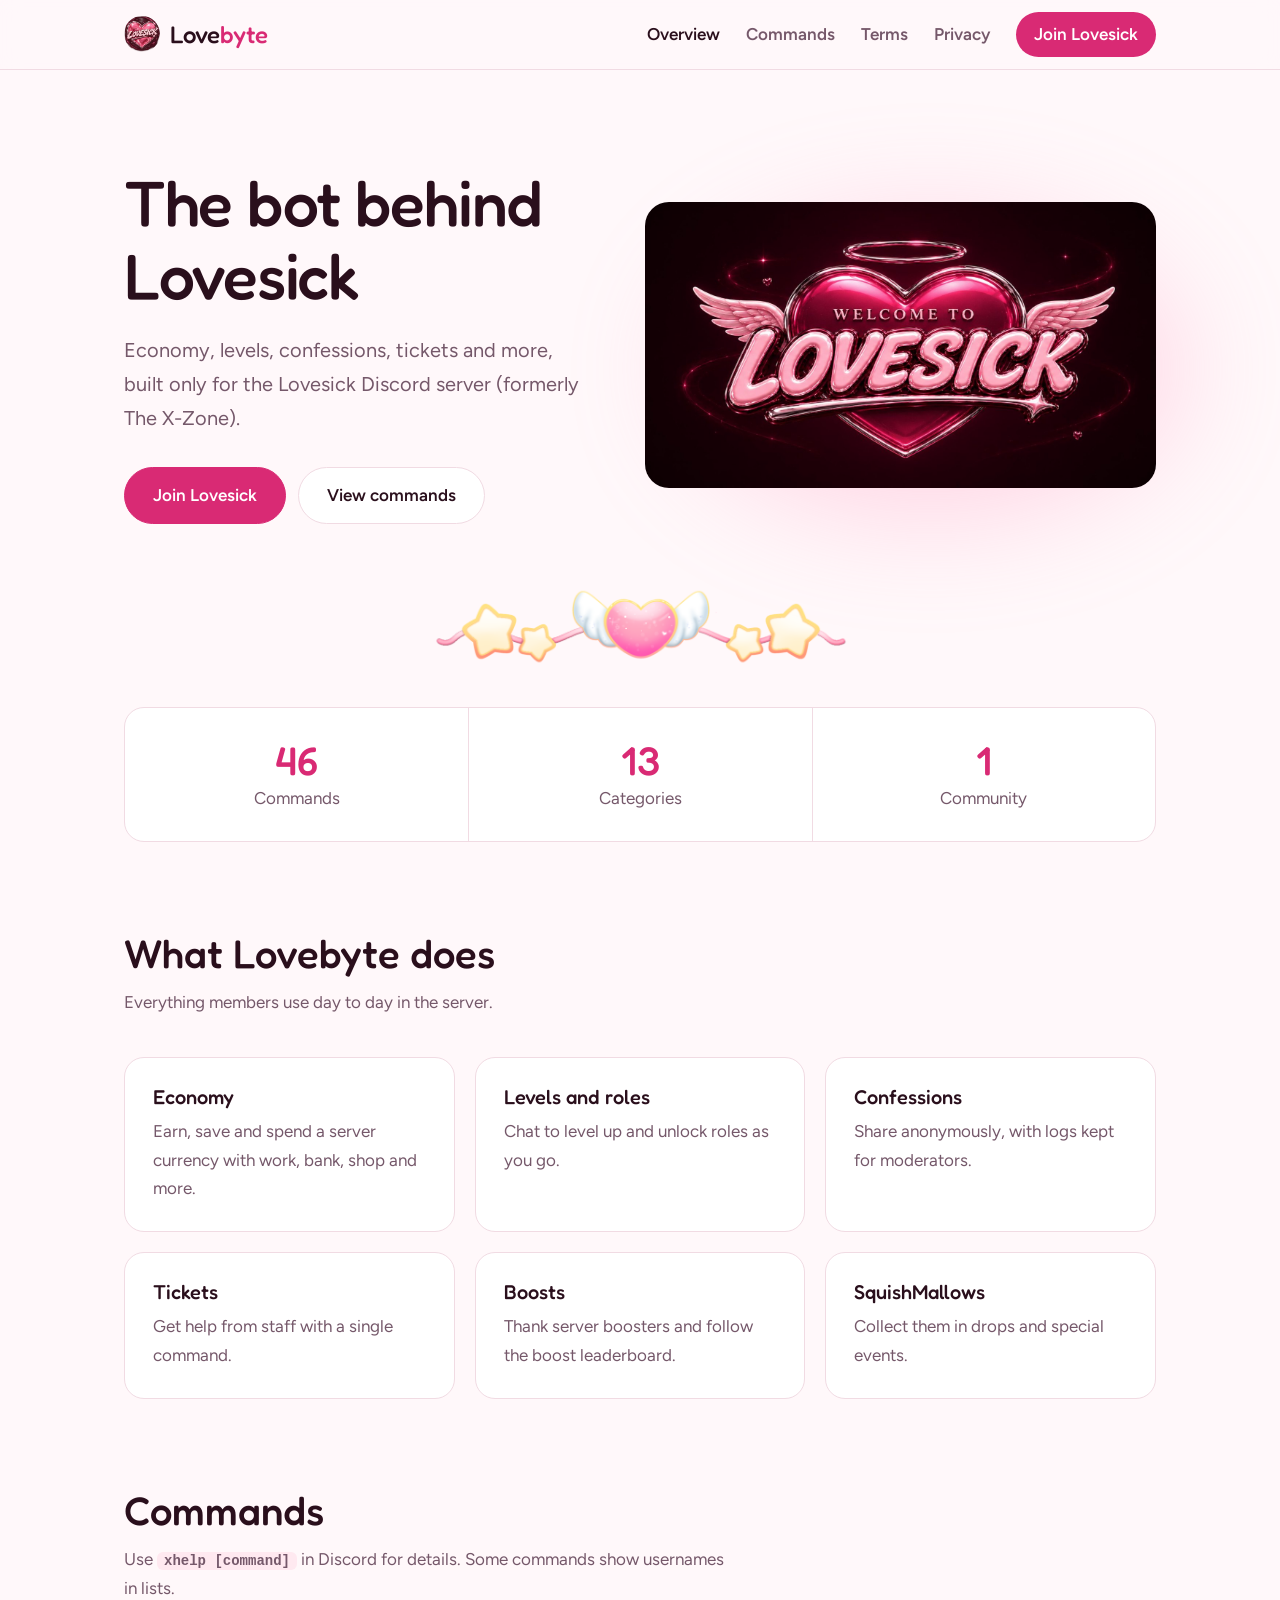
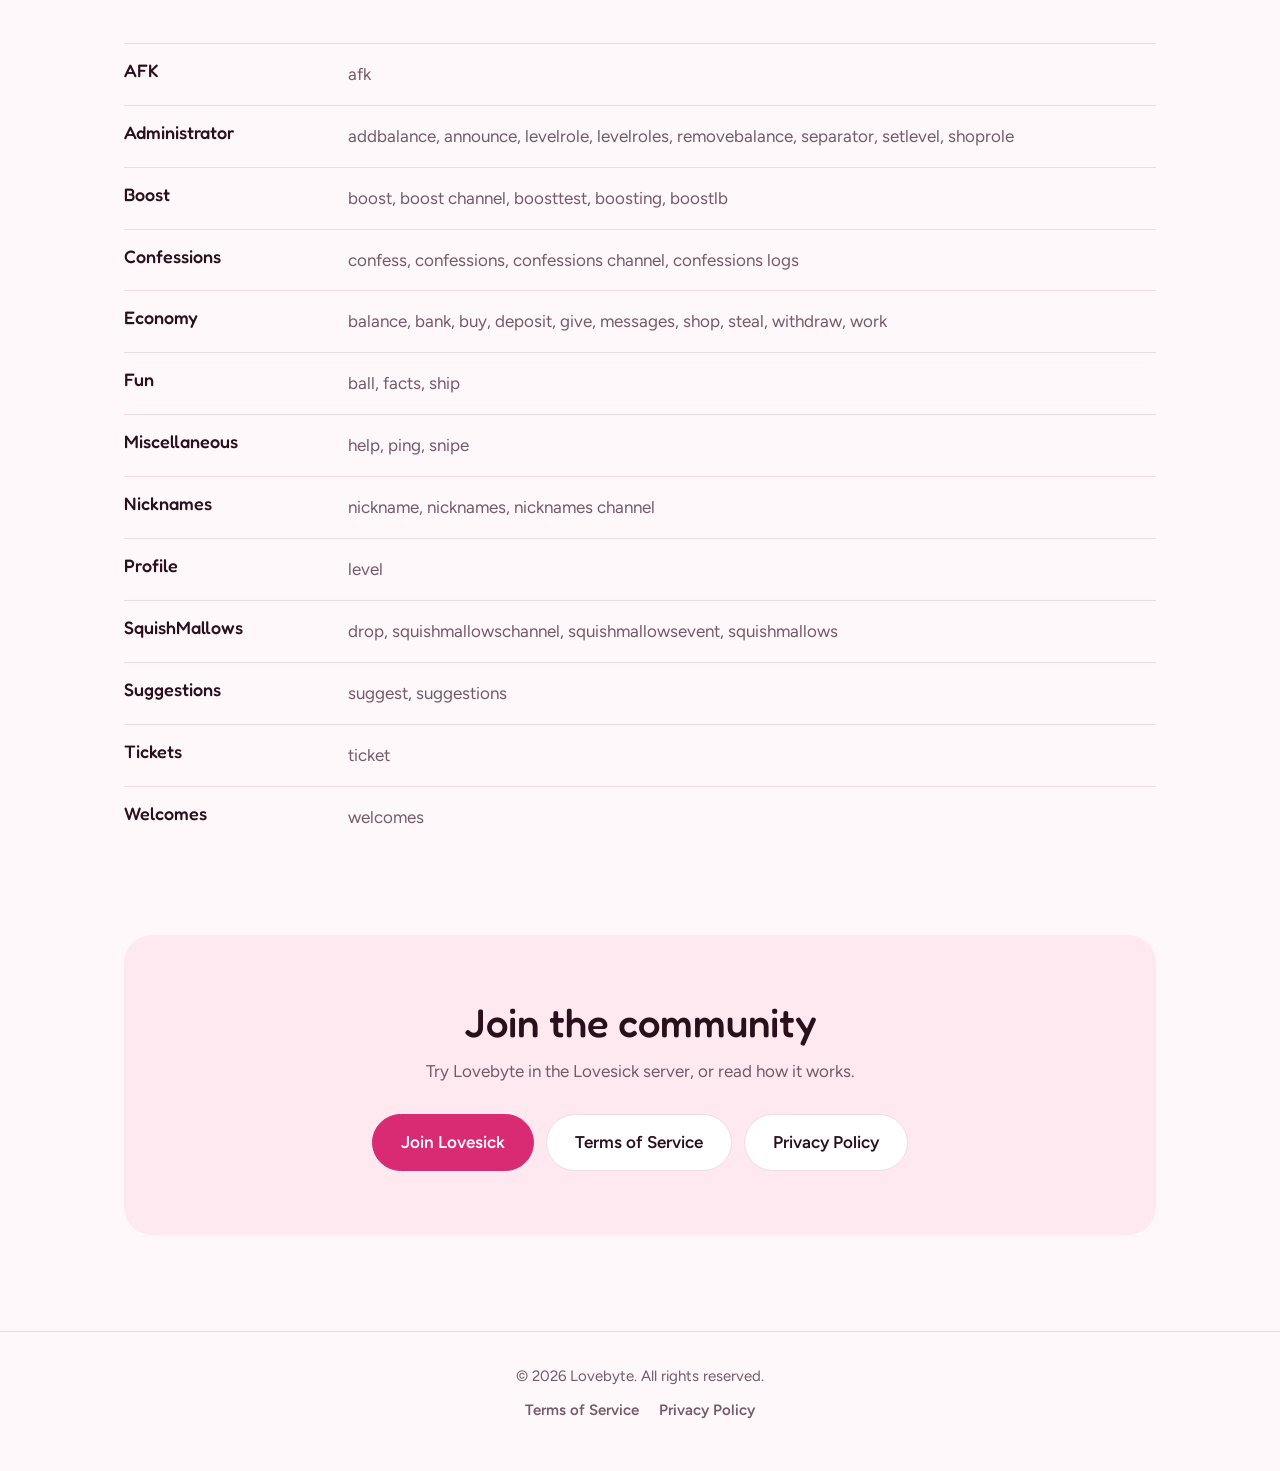
==== commit 0fe668d1: "Rename xBot to Lovebyte in index.html" ====
--- a/index.html
+++ b/index.html
@@ -3,8 +3,8 @@
 <head>
 <meta charset="utf-8">
 <meta name="viewport" content="width=device-width, initial-scale=1">
-<title>xBot – The custom bot for Lovesick</title>
-<meta name="description" content="xBot is the custom Discord bot built only for the Lovesick server (formerly The X-Zone).">
+<title>Lovebyte – The custom bot for Lovesick</title>
+<meta name="description" content="Lovebyte is the custom Discord bot built only for the Lovesick server (formerly The X-Zone).">
 <link rel="icon" href="assets/logo.png">
 <link rel="preconnect" href="https://fonts.googleapis.com"><link rel="preconnect" href="https://fonts.gstatic.com" crossorigin>
 <link rel="stylesheet" href="https://fonts.googleapis.com/css2?family=Fredoka:wght@500&family=Figtree:wght@400;600&display=swap">
@@ -12,7 +12,7 @@
 </head>
 <body>
 <header><div class="wrap">
-<a class="logo" href="index.html"><img src="assets/logo.png" alt="">x<span>Bot</span></a>
+<a class="logo" href="index.html"><img src="assets/logo.png" alt="">Love<span>byte</span></a>
 <nav aria-label="Main"><a href="index.html" aria-current="page">Overview</a><a href="index.html#commands">Commands</a><a href="terms.html">Terms</a><a href="privacy.html">Privacy</a><a class="join" href="https://discord.gg/lvsick" rel="noopener">Join Lovesick</a></nav>
 </div></header>
 <main>
@@ -28,10 +28,10 @@
 <img class="sep" src="assets/divider.png" alt="" role="presentation">
 <div class="stats"><div><b>46</b><span>Commands</span></div><div><b>13</b><span>Categories</span></div><div><b>1</b><span>Community</span></div></div>
 </div>
-<section><div class="wrap"><h2>What xBot does</h2><p class="sub">Everything members use day to day in the server.</p><div class="cards"><div class="card"><h3>Economy</h3><p>Earn, save and spend a server currency with work, bank, shop and more.</p></div><div class="card"><h3>Levels and roles</h3><p>Chat to level up and unlock roles as you go.</p></div><div class="card"><h3>Confessions</h3><p>Share anonymously, with logs kept for moderators.</p></div><div class="card"><h3>Tickets</h3><p>Get help from staff with a single command.</p></div><div class="card"><h3>Boosts</h3><p>Thank server boosters and follow the boost leaderboard.</p></div><div class="card"><h3>SquishMallows</h3><p>Collect them in drops and special events.</p></div></div></div></section>
+<section><div class="wrap"><h2>What Lovebyte does</h2><p class="sub">Everything members use day to day in the server.</p><div class="cards"><div class="card"><h3>Economy</h3><p>Earn, save and spend a server currency with work, bank, shop and more.</p></div><div class="card"><h3>Levels and roles</h3><p>Chat to level up and unlock roles as you go.</p></div><div class="card"><h3>Confessions</h3><p>Share anonymously, with logs kept for moderators.</p></div><div class="card"><h3>Tickets</h3><p>Get help from staff with a single command.</p></div><div class="card"><h3>Boosts</h3><p>Thank server boosters and follow the boost leaderboard.</p></div><div class="card"><h3>SquishMallows</h3><p>Collect them in drops and special events.</p></div></div></div></section>
 <section id="commands"><div class="wrap"><h2>Commands</h2><p class="sub">Use <code>xhelp [command]</code> in Discord for details. Some commands show usernames in lists.</p><div class="row"><h3>AFK</h3><p>afk</p></div><div class="row"><h3>Administrator</h3><p>addbalance, announce, levelrole, levelroles, removebalance, separator, setlevel, shoprole</p></div><div class="row"><h3>Boost</h3><p>boost, boost channel, boosttest, boosting, boostlb</p></div><div class="row"><h3>Confessions</h3><p>confess, confessions, confessions channel, confessions logs</p></div><div class="row"><h3>Economy</h3><p>balance, bank, buy, deposit, give, messages, shop, steal, withdraw, work</p></div><div class="row"><h3>Fun</h3><p>ball, facts, ship</p></div><div class="row"><h3>Miscellaneous</h3><p>help, ping, snipe</p></div><div class="row"><h3>Nicknames</h3><p>nickname, nicknames, nicknames channel</p></div><div class="row"><h3>Profile</h3><p>level</p></div><div class="row"><h3>SquishMallows</h3><p>drop, squishmallowschannel, squishmallowsevent, squishmallows</p></div><div class="row"><h3>Suggestions</h3><p>suggest, suggestions</p></div><div class="row"><h3>Tickets</h3><p>ticket</p></div><div class="row"><h3>Welcomes</h3><p>welcomes</p></div></div></section>
-<div class="wrap"><div class="cta"><h2>Join the community</h2><p class="sub">Try xBot in the Lovesick server, or read how it works.</p><div class="btns"><a class="btn p" href="https://discord.gg/lvsick" rel="noopener">Join Lovesick</a><a class="btn" href="terms.html">Terms of Service</a><a class="btn" href="privacy.html">Privacy Policy</a></div></div></div>
+<div class="wrap"><div class="cta"><h2>Join the community</h2><p class="sub">Try Lovebyte in the Lovesick server, or read how it works.</p><div class="btns"><a class="btn p" href="https://discord.gg/lvsick" rel="noopener">Join Lovesick</a><a class="btn" href="terms.html">Terms of Service</a><a class="btn" href="privacy.html">Privacy Policy</a></div></div></div>
 </main>
-<footer><div class="wrap"><p>© 2026 xBot. All rights reserved.</p><nav aria-label="Legal"><a href="terms.html">Terms of Service</a><a href="privacy.html">Privacy Policy</a></nav></div></footer>
+<footer><div class="wrap"><p>© 2026 Lovebyte. All rights reserved.</p><nav aria-label="Legal"><a href="terms.html">Terms of Service</a><a href="privacy.html">Privacy Policy</a></nav></div></footer>
 </body>
 </html>
--- a/css/style.css
+++ b/css/style.css
@@ -0,0 +1,95 @@
+*{box-sizing:border-box}
+:root{--bg:#fff8fa;--surface:#fff;--ink:#2a0f1c;--mute:#75586a;--line:#f1dbe3;--accent:#d92a74;--accent-ink:#fff;--soft:#ffe9f0;--glow:#ff8fb8}
+@media (prefers-color-scheme:dark){:root{--bg:#150a10;--surface:#1f1119;--ink:#fbeef3;--mute:#b79aa9;--line:#35202b;--accent:#ff6fa3;--accent-ink:#2a0a17;--soft:#2a1521;--glow:#ff3d8a}}
+html{scroll-behavior:smooth;scroll-padding-top:96px}
+body{margin:0;background:var(--bg);color:var(--ink);font:400 17px/1.7 Figtree,system-ui,sans-serif}
+h1,h2,h3{font-family:Fredoka,"Trebuchet MS",sans-serif;font-weight:500;line-height:1.15;margin:0}
+a{color:var(--accent)}
+:focus-visible{outline:3px solid var(--accent);outline-offset:3px}
+.wrap{max-width:1080px;margin:auto;padding:0 24px}
+header{position:sticky;top:0;z-index:5;background:color-mix(in srgb,var(--bg) 88%,transparent);backdrop-filter:blur(10px);border-bottom:1px solid var(--line)}
+header .wrap{display:flex;align-items:center;gap:28px;padding-top:12px;padding-bottom:12px}
+.logo{display:flex;align-items:center;gap:0;font:500 24px Fredoka,sans-serif;color:var(--ink);text-decoration:none;margin-right:auto}
+.logo img{width:36px;height:36px;border-radius:50%;margin-right:10px}
+.logo span{color:var(--accent)}
+header nav,footer nav{display:flex;gap:26px;align-items:center}
+header nav a,footer nav a{color:var(--mute);text-decoration:none;font-weight:600}
+header nav a:hover,header nav a[aria-current],footer nav a:hover{color:var(--ink)}
+header nav a.join,.btn.p{background:var(--accent);color:var(--accent-ink)}
+header nav a.join{padding:8px 18px;border-radius:999px}
+.btns{display:flex;gap:12px;flex-wrap:wrap}
+.btn{display:inline-block;padding:13px 28px;border-radius:999px;font-weight:600;text-decoration:none;border:1px solid var(--line);color:var(--ink);background:var(--surface)}
+.btn.p{border-color:var(--accent)}
+.hero{display:grid;grid-template-columns:1fr 1.1fr;gap:56px;align-items:center;padding:96px 0 64px}
+.hero h1{font-size:clamp(40px,6vw,64px);letter-spacing:-.02em}
+.hero p{font-size:20px;color:var(--mute);max-width:40ch;margin:20px 0 32px}
+.shot{position:relative}
+.shot::before{content:"";position:absolute;inset:8% -4% -8% 8%;background:var(--glow);opacity:.35;filter:blur(60px);border-radius:50%}
+.shot img{position:relative;width:100%;height:auto;display:block;border-radius:24px}
+.sep{display:block;margin:0 auto;width:min(420px,70%);height:auto}
+.stats{display:grid;grid-template-columns:repeat(3,1fr);margin:40px 0 0;border:1px solid var(--line);border-radius:20px;background:var(--surface);text-align:center}
+.stats div{padding:28px 12px}.stats div+div{border-left:1px solid var(--line)}
+.stats b{display:block;font:500 40px Fredoka,sans-serif;color:var(--accent)}
+.stats span{color:var(--mute)}
+section{padding:88px 0 0}
+section>.wrap>h2,.cta h2{font-size:clamp(28px,4vw,40px);margin-bottom:12px}
+.sub{color:var(--mute);margin:0 0 40px;max-width:56ch}
+.cards{display:grid;grid-template-columns:repeat(3,1fr);gap:20px}
+.card{padding:28px;border:1px solid var(--line);border-radius:20px;background:var(--surface)}
+.card h3{font-size:20px;margin-bottom:8px}.card p{margin:0;color:var(--mute)}
+.row{display:grid;grid-template-columns:200px 1fr;gap:24px;padding:16px 0;border-top:1px solid var(--line)}
+.row h3{font-size:18px}.row p{margin:0;color:var(--mute)}
+.cta{text-align:center;background:var(--soft);border-radius:28px;padding:64px 24px;margin-top:88px}
+.cta .sub{margin:0 auto 28px}.cta .btns{justify-content:center}
+code{font:600 14px ui-monospace,Menlo,Consolas,monospace;background:var(--soft);padding:1px 7px;border-radius:6px}
+footer{margin-top:96px;border-top:1px solid var(--line);padding:32px 0 48px;text-align:center;color:var(--mute);font-size:15px}
+footer p{margin:0 0 8px}footer nav{justify-content:center;gap:20px}
+
+.legal{display:grid;grid-template-columns:240px minmax(0,1fr);gap:64px;padding:64px 24px 0;align-items:start}
+.toc{position:sticky;top:96px}
+.toc h2{font-size:14px;color:var(--mute);margin:0 0 12px;font-weight:600}
+.toc ol{list-style:none;margin:0;padding:0;border-left:2px solid var(--line)}
+.toc a{display:block;padding:6px 14px;margin-left:-2px;border-left:2px solid transparent;color:var(--mute);text-decoration:none;font-size:15px;line-height:1.4}
+.toc a:hover{color:var(--ink)}
+.toc a.active{color:var(--accent);border-left-color:var(--accent);font-weight:600}
+.legal article{min-width:0;max-width:760px}
+.doc-head{padding-bottom:24px}
+.doc-head h1{font-size:clamp(34px,5vw,48px)}
+.doc-head .meta{color:var(--mute);margin:8px 0 28px}
+.glance{background:var(--soft);border-radius:20px;padding:24px 28px}
+.glance h2{font-size:18px;margin-bottom:14px}
+.glance ul{margin:0;padding:0;list-style:none;display:grid;grid-template-columns:1fr 1fr;gap:10px 28px}
+.glance li{position:relative;padding-left:24px;line-height:1.5}
+.glance li::before{content:"";position:absolute;left:0;top:.5em;width:11px;height:11px;border-radius:50%;background:var(--accent)}
+.sec{display:grid;grid-template-columns:56px minmax(0,1fr);gap:8px;padding:40px 0;border-top:1px solid var(--line)}
+.num{font:500 28px Fredoka,sans-serif;color:var(--accent);line-height:1.2}
+.sec h2{font-size:24px;margin-bottom:14px}
+.sec p{margin:0 0 14px;max-width:66ch}
+.sec ul{margin:0 0 14px;padding:0;list-style:none;display:grid;gap:10px;max-width:66ch}
+.sec li{position:relative;padding-left:22px}
+.sec li::before{content:"";position:absolute;left:2px;top:.62em;width:7px;height:7px;border-radius:50%;background:var(--accent)}
+.callout{border:1px solid var(--line);border-left:4px solid var(--accent);background:var(--surface);border-radius:12px;padding:14px 20px;margin:0 0 14px}
+.callout p{margin:0!important}
+.doc-head .callout{margin:0 0 20px}
+.scroll{overflow-x:auto;margin:4px 0 18px;border:1px solid var(--line);border-radius:14px;background:var(--surface)}
+table{border-collapse:collapse;width:100%;min-width:480px;font-size:15.5px}
+th,td{text-align:left;vertical-align:top;padding:12px 18px;border-bottom:1px solid var(--line)}
+tr:last-child td{border-bottom:0}
+th{font-weight:600;color:var(--mute);background:var(--soft)}
+.contact{margin-top:8px;padding:28px;border-radius:20px;background:var(--soft)}
+.contact h2{font-size:20px;margin-bottom:8px}.contact p{margin:0;color:var(--mute)}
+.docnav{margin-top:32px}
+@media (max-width:860px){
+.hero{grid-template-columns:1fr;padding-top:48px;gap:40px}
+.cards{grid-template-columns:1fr}
+.row{grid-template-columns:1fr;gap:4px}
+.legal{grid-template-columns:minmax(0,1fr);gap:0;padding:40px 24px 0}
+.toc{display:none}
+header .wrap{flex-wrap:wrap;gap:12px}
+header nav{gap:16px;flex-wrap:wrap}
+.stats b{font-size:30px}
+.glance ul{grid-template-columns:1fr}
+.sec{grid-template-columns:minmax(0,1fr);gap:2px;padding:32px 0}
+}
+@media (prefers-reduced-motion:reduce){html{scroll-behavior:auto}}
+@media print{header,footer,.toc,.docnav{display:none}.legal{display:block;padding-top:0}body{background:#fff;color:#000}.sec{break-inside:avoid}}
